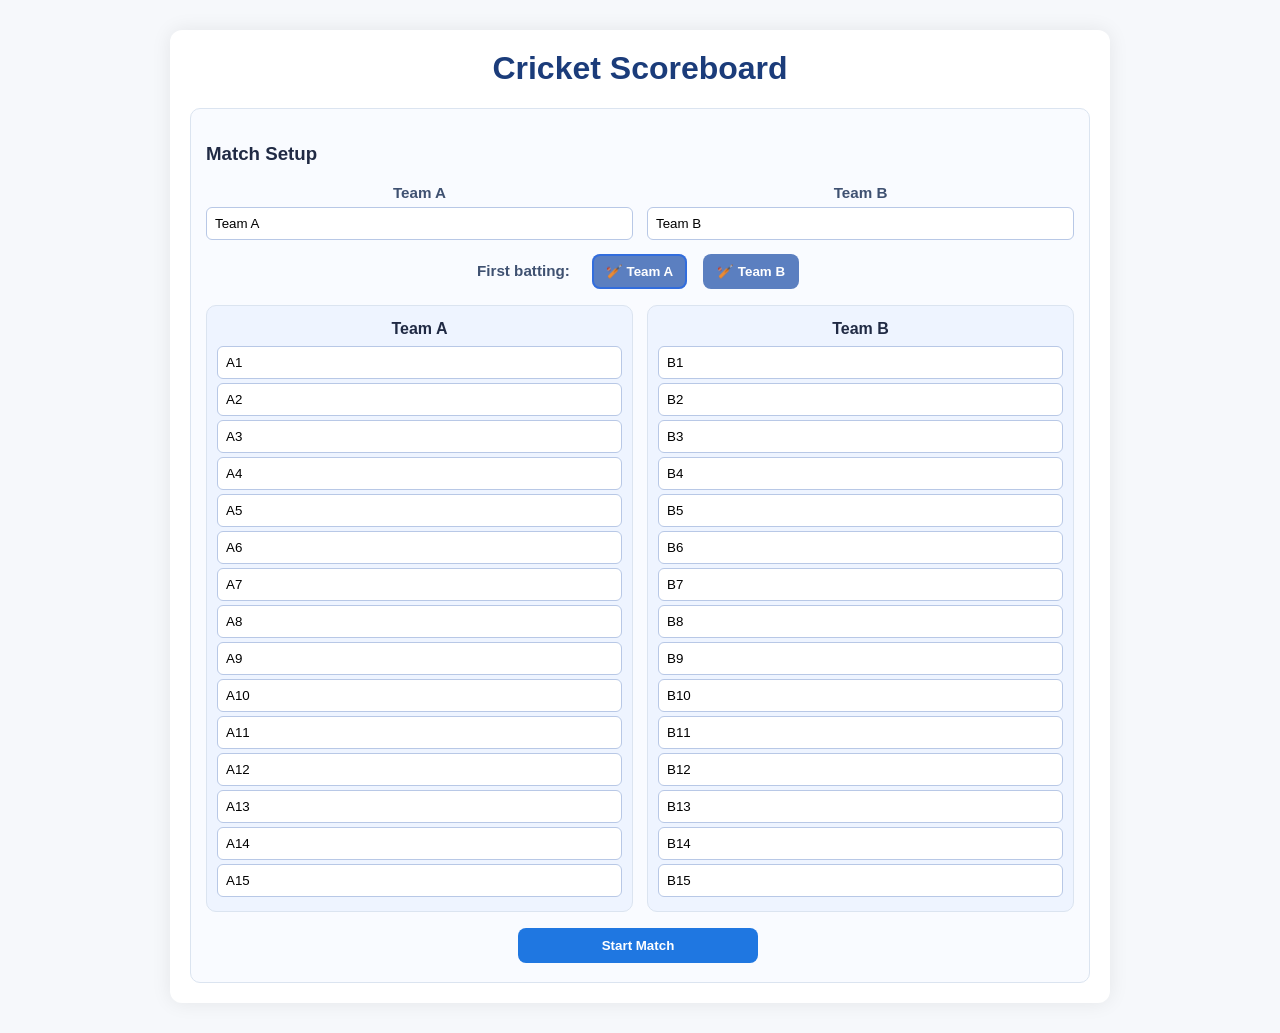
==== index.html @ 4e51fe6d "first commit" ====
<!DOCTYPE html>
<html lang="en">
<head>
  <meta charset="UTF-8" />
  <meta name="viewport" content="width=device-width, initial-scale=1.0" />
  <title>Cricket Scoreboard</title>
  <link rel="stylesheet" href="css/style.css" />
</head>
<body>
  <div class="app">
    <h1>Cricket Scoreboard</h1>

    <div id="setupCard" class="card" style="margin-top:16px;">
      <h3>Match Setup</h3>
      <div class="grid2" style="text-align:center; margin-bottom:8px;">
        <div>
          <label for="teamAInput" class="small">Team A</label>
          <input type="text" id="teamAInput" value="Team A" class="player-input" />
        </div>
        <div>
          <label for="teamBInput" class="small">Team B</label>
          <input type="text" id="teamBInput" value="Team B" class="player-input" />
        </div>
      </div>
      <div class="status" style="justify-content:center; margin-bottom:12px;">
        <span class="small" style="margin-right:10px;">First batting:</span>
        <button id="chooseBatA" class="btn-secondary" type="button">🏏 Team A</button>
        <button id="chooseBatB" class="btn-secondary" type="button">🏏 Team B</button>
      </div>
      <div class="grid2">
        <div id="teamAPlayers" class="card" style="padding:10px; background:#eef4ff; text-align:center;">
          <h4 id="teamAHeader" style="margin:4px 0 8px;">Team A</h4>
          <div id="teamAPlayerFields"></div>
        </div>
        <div id="teamBPlayers" class="card" style="padding:10px; background:#eef4ff; text-align:center;">
          <h4 id="teamBHeader" style="margin:4px 0 8px;">Team B</h4>
          <div id="teamBPlayerFields"></div>
        </div>
      </div>
      <div style="margin-top:10px; text-align:center;">
        <button id="newMatchBtn" class="btn-primary full-width" style="max-width:240px;">Start / Reset match</button>
      </div>
    </div>

    <div id="matchPanel" class="grid2" style="margin-top:16px; display:none;">
      <div class="card" id="battingCard">
        <div class="status">
          <span>Innings:</span><span id="inningsText">1</span>
          <span style="margin-left:auto;">Overs:</span><span id="oversText">0.0</span>
        </div>
        <div class="scoreline" id="scoreText">0/0</div>
        <div class="small">Extras: <span id="extrasText">0</span> &nbsp;&nbsp; Wides: <span id="widesCount">0</span>  NoBalls: <span id="noballsCount">0</span>  Byes: <span id="byesCount">0</span>  LegByes: <span id="legbyesCount">0</span></div>
        <div class="small">Runs: <span id="runsText">0</span> &nbsp; Wickets: <span id="wicketsText">0</span></div>

        <div class="actions" id="scoreButtons">
          <button class="btn-secondary" data-run="0">Dot</button>
          <button class="btn-secondary" data-run="1">1</button>
          <button class="btn-secondary" data-run="2">2</button>
          <button class="btn-secondary" data-run="3">3</button>
          <button class="btn-secondary" data-run="4">4</button>
          <button class="btn-secondary" data-run="5">5</button>
          <button class="btn-secondary" data-run="6">6</button>
          <button class="btn-warning" id="wicketBtn">Wicket</button>
        </div>

        <div class="actions" style="border-top:1px dashed #cdd9ec; padding-top:8px; margin-top:8px;">
          <button class="btn-primary" data-extra="WIDE">Wide +1</button>
          <button class="btn-primary" data-extra="NOBALL">No-ball +1</button>
          <button class="btn-primary" data-extra="BYE">Bye +1</button>
          <button class="btn-primary" data-extra="LEG_BYE">Leg bye +1</button>
        </div>

        <div class="actions" style="border-top:1px dashed #cdd9ec; padding-top:8px; margin-top:8px;">
          <button class="btn-danger" id="undoBtn">Undo last action</button>
          <button class="btn-secondary" id="endOverBtn">Complete over</button>
          <button class="btn-warning" id="swapInningsBtn">Switch innings</button>
          <button class="btn-warning" id="endMatchBtn">End match</button>
        </div>
      </div>

      <div class="card">
        <h3>Current Match Summary</h3>
        <ul class="history" id="historyList"></ul>
      </div>
    </div>

    <div id="matchResultCard" class="card" style="margin-top:16px; display:none;">
      <h3>Match result</h3>
      <p id="resultText" class="small">Match is not finished yet.</p>
    </div>
  </div>

  <script src="js/app.js"></script>
</body>
</html>
---- css/style.css ----
body { font-family: 'Segoe UI', Tahoma, Geneva, Verdana, sans-serif; margin: 0; padding: 0; background: #f6f8fb; color: #202a44; }
.app { max-width: 900px; margin: 30px auto; background: #fff; border-radius: 12px; box-shadow: 0 0 20px rgba(0,0,0,.08); padding: 20px; }
h1 { margin-top: 0; text-align: center; color: #1b3c7a; }
.grid2 { display: grid; grid-template-columns: 1fr 1fr; gap: 14px; }
.card { background: #f9fbff; border: 1px solid #dbe4f0; border-radius: 10px; padding: 15px; }
#battingCard { position: sticky; top: 10px; z-index: 2; box-shadow: 0 0 10px rgba(0,0,0,.08); }
label { display:block; margin-bottom:6px; font-weight:600; }
input[type=text] { width:100%; padding:8px; border:1px solid #b8c8e6; border-radius:6px; }
button { border: none; border-radius: 8px; padding: 10px 14px; margin: 6px 4px 4px 0; font-weight:600; cursor:pointer; transition:.13s ease; }
button:hover { transform: translateY(-1px); }
.btn-primary { background: #1f77e1; color: #fff; }
.btn-primary:disabled { opacity:.65; cursor:not-allowed; }
.btn-secondary { background: #5b7fc0; color: #fff; }
.btn-warning { background: #ff9e19; color:#fff; }
.btn-danger { background: #de3a34; color:#fff; }
.status { display:flex; align-items:center; gap:12px; margin-bottom:10px; font-weight:700; }
.scoreline { font-size: 3rem; font-weight:800; text-align:center; margin:12px 0; color:#132654; }
.small { font-size:.95rem; color:#3f5171; }
.actions { margin-top:10px; }
.history { max-height:200px; overflow:auto; background:#f0f4fa; border-radius:8px; border:1px solid #d3e0f3; padding:8px; font-size:.9rem; }
.history li { margin:2px 0; }
.full-width { width: 100%; }
.player-input { width: 100%; box-sizing: border-box; padding: 6px 8px; border: 1px solid #b8c8e6; border-radius: 6px; }
.btn-active { box-shadow: inset 0 0 0 2px rgba(0, 87, 255, 0.45); }

@media (max-width: 800px) {
  .grid2 { grid-template-columns: 1fr; }
  #battingCard { position: static; }
}
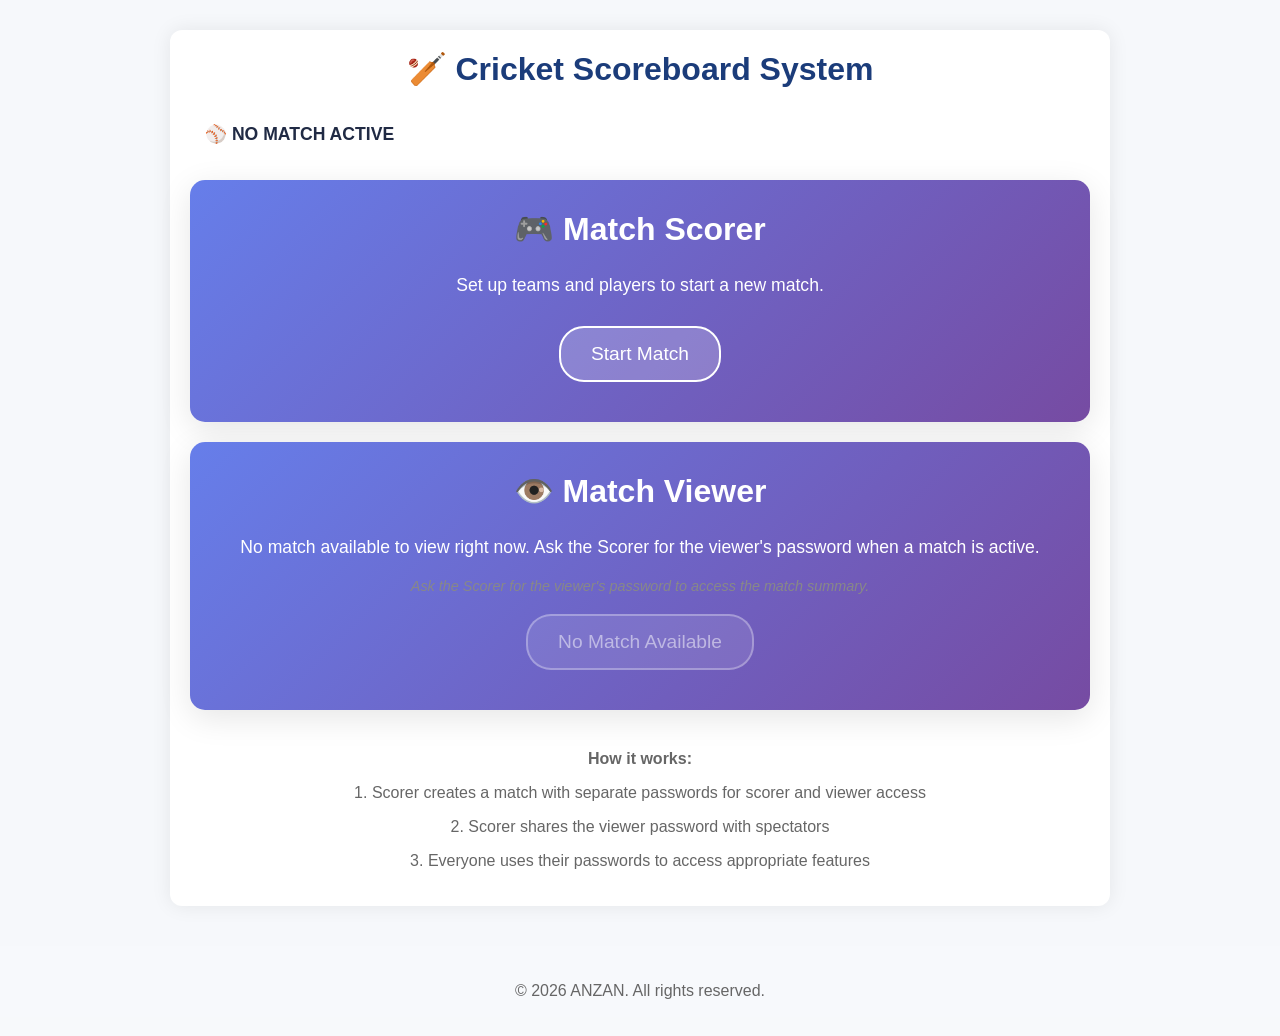
==== commit 778ede0a: "second commit" ====
--- a/index.html
+++ b/index.html
@@ -3,93 +3,167 @@
 <head>
   <meta charset="UTF-8" />
   <meta name="viewport" content="width=device-width, initial-scale=1.0" />
-  <title>Cricket Scoreboard</title>
+  <title>Cricket Scoreboard System</title>
   <link rel="stylesheet" href="css/style.css" />
+  <style>
+    .role-card {
+      background: linear-gradient(135deg, #667eea 0%, #764ba2 100%);
+      color: white;
+      padding: 30px;
+      border-radius: 15px;
+      margin: 20px 0;
+      text-align: center;
+      box-shadow: 0 8px 32px rgba(0,0,0,0.1);
+    }
+    .role-card h2 {
+      margin-top: 0;
+      font-size: 2em;
+    }
+    .role-card p {
+      font-size: 1.1em;
+      margin-bottom: 20px;
+    }
+    .btn-role {
+      background: rgba(255,255,255,0.2);
+      color: white;
+      border: 2px solid white;
+      padding: 15px 30px;
+      border-radius: 25px;
+      text-decoration: none;
+      font-size: 1.2em;
+      transition: all 0.3s ease;
+      display: inline-block;
+      margin: 10px;
+    }
+    .btn-role:hover {
+      background: white;
+      color: #667eea;
+      transform: translateY(-2px);
+    }
+    .btn-role.disabled {
+      background: rgba(255,255,255,0.1);
+      color: rgba(255,255,255,0.5);
+      cursor: not-allowed;
+      border-color: rgba(255,255,255,0.3);
+    }
+    .status {
+      background: rgba(255,255,255,0.1);
+      padding: 15px;
+      border-radius: 10px;
+      margin: 20px 0;
+      font-size: 1.1em;
+    }
+  </style>
 </head>
 <body>
   <div class="app">
-    <h1>Cricket Scoreboard</h1>
+    <h1>🏏 Cricket Scoreboard System</h1>
+    <div id="status" class="status"></div>
 
-    <div id="setupCard" class="card" style="margin-top:16px;">
-      <h3>Match Setup</h3>
-      <div class="grid2" style="text-align:center; margin-bottom:8px;">
-        <div>
-          <label for="teamAInput" class="small">Team A</label>
-          <input type="text" id="teamAInput" value="Team A" class="player-input" />
-        </div>
-        <div>
-          <label for="teamBInput" class="small">Team B</label>
-          <input type="text" id="teamBInput" value="Team B" class="player-input" />
-        </div>
-      </div>
-      <div class="status" style="justify-content:center; margin-bottom:12px;">
-        <span class="small" style="margin-right:10px;">First batting:</span>
-        <button id="chooseBatA" class="btn-secondary" type="button">🏏 Team A</button>
-        <button id="chooseBatB" class="btn-secondary" type="button">🏏 Team B</button>
-      </div>
-      <div class="grid2">
-        <div id="teamAPlayers" class="card" style="padding:10px; background:#eef4ff; text-align:center;">
-          <h4 id="teamAHeader" style="margin:4px 0 8px;">Team A</h4>
-          <div id="teamAPlayerFields"></div>
-        </div>
-        <div id="teamBPlayers" class="card" style="padding:10px; background:#eef4ff; text-align:center;">
-          <h4 id="teamBHeader" style="margin:4px 0 8px;">Team B</h4>
-          <div id="teamBPlayerFields"></div>
-        </div>
-      </div>
-      <div style="margin-top:10px; text-align:center;">
-        <button id="newMatchBtn" class="btn-primary full-width" style="max-width:240px;">Start / Reset match</button>
+    <div class="role-card">
+      <h2>🎮 Match Scorer</h2>
+      <p id="controllerDesc">You score the match - set up teams, record runs, manage innings, and share with viewers.</p>
+      <div style="display: flex; gap: 10px; justify-content: center; flex-wrap: wrap;">
+        <a id="startBtn" href="match_setup.html" class="btn-role">Start Match</a>
+        <a id="continueBtn" href="controller_scoreboard.html" class="btn-role">Continue Match</a>
       </div>
     </div>
 
-    <div id="matchPanel" class="grid2" style="margin-top:16px; display:none;">
-      <div class="card" id="battingCard">
-        <div class="status">
-          <span>Innings:</span><span id="inningsText">1</span>
-          <span style="margin-left:auto;">Overs:</span><span id="oversText">0.0</span>
-        </div>
-        <div class="scoreline" id="scoreText">0/0</div>
-        <div class="small">Extras: <span id="extrasText">0</span> &nbsp;&nbsp; Wides: <span id="widesCount">0</span>  NoBalls: <span id="noballsCount">0</span>  Byes: <span id="byesCount">0</span>  LegByes: <span id="legbyesCount">0</span></div>
-        <div class="small">Runs: <span id="runsText">0</span> &nbsp; Wickets: <span id="wicketsText">0</span></div>
-
-        <div class="actions" id="scoreButtons">
-          <button class="btn-secondary" data-run="0">Dot</button>
-          <button class="btn-secondary" data-run="1">1</button>
-          <button class="btn-secondary" data-run="2">2</button>
-          <button class="btn-secondary" data-run="3">3</button>
-          <button class="btn-secondary" data-run="4">4</button>
-          <button class="btn-secondary" data-run="5">5</button>
-          <button class="btn-secondary" data-run="6">6</button>
-          <button class="btn-warning" id="wicketBtn">Wicket</button>
-        </div>
-
-        <div class="actions" style="border-top:1px dashed #cdd9ec; padding-top:8px; margin-top:8px;">
-          <button class="btn-primary" data-extra="WIDE">Wide +1</button>
-          <button class="btn-primary" data-extra="NOBALL">No-ball +1</button>
-          <button class="btn-primary" data-extra="BYE">Bye +1</button>
-          <button class="btn-primary" data-extra="LEG_BYE">Leg bye +1</button>
-        </div>
-
-        <div class="actions" style="border-top:1px dashed #cdd9ec; padding-top:8px; margin-top:8px;">
-          <button class="btn-danger" id="undoBtn">Undo last action</button>
-          <button class="btn-secondary" id="endOverBtn">Complete over</button>
-          <button class="btn-warning" id="swapInningsBtn">Switch innings</button>
-          <button class="btn-warning" id="endMatchBtn">End match</button>
-        </div>
-      </div>
-
-      <div class="card">
-        <h3>Current Match Summary</h3>
-        <ul class="history" id="historyList"></ul>
-      </div>
+    <div class="role-card">
+      <h2>👁️ Match Viewer</h2>
+      <p id="viewerDesc">Watch live match updates with a clean summary interface (password required). Ask the Scorer for the viewer's password.</p>
+      <p style="font-size: 0.9em; color: #888; margin: 10px 0;"><em>Ask the Scorer for the viewer's password to access the match summary.</em></p>
+      <a id="viewerBtn" href="viewer_scoreboard.html" class="btn-role">View Match Summary</a>
     </div>
 
-    <div id="matchResultCard" class="card" style="margin-top:16px; display:none;">
-      <h3>Match result</h3>
-      <p id="resultText" class="small">Match is not finished yet.</p>
+    <div style="text-align: center; margin-top: 40px; color: #666;">
+      <p><strong>How it works:</strong></p>
+      <p>1. Scorer creates a match with separate passwords for scorer and viewer access</p>
+      <p>2. Scorer shares the viewer password with spectators</p>
+      <p>3. Everyone uses their passwords to access appropriate features</p>
     </div>
   </div>
 
-  <script src="js/app.js"></script>
+  <script>
+    function checkAndResetDailyData() {
+      const today = new Date().toDateString();
+      const lastReset = localStorage.getItem('cricketLastReset');
+
+      if (lastReset !== today) {
+        // Clear all cricket data
+        localStorage.removeItem('cricketSetup');
+        localStorage.removeItem('cricketState');
+        localStorage.removeItem('cricketResult');
+        localStorage.setItem('cricketLastReset', today);
+      }
+    }
+
+    function updateInterface() {
+      const setup = localStorage.getItem('cricketSetup');
+      const state = localStorage.getItem('cricketState');
+
+      const startBtn = document.getElementById('startBtn');
+      const continueBtn = document.getElementById('continueBtn');
+
+      if (setup && state) {
+        // Match in progress
+        const setupData = JSON.parse(setup);
+        const stateData = JSON.parse(state);
+        const teamA = setupData.teamA;
+        const teamB = setupData.teamB;
+        const score = `${stateData.runs}/${stateData.wickets}`;
+        const overs = `${Math.floor(stateData.overs)}.${stateData.balls}`;
+
+        document.getElementById('status').innerHTML = `
+          <strong>🔴 LIVE MATCH:</strong> ${teamA} vs ${teamB}<br>
+          <strong>Score:</strong> ${score} | <strong>Overs:</strong> ${overs}
+        `;
+
+        document.getElementById('controllerDesc').textContent = 'Continue the live match or start a new one.';
+        startBtn.style.display = 'inline-block';
+        continueBtn.style.display = 'inline-block';
+        continueBtn.classList.remove('disabled');
+        continueBtn.href = 'controller_scoreboard.html';
+      } else if (setup) {
+        // Setup exists but no match started
+        const setupData = JSON.parse(setup);
+        document.getElementById('status').innerHTML = `
+          <strong>⚽ MATCH READY:</strong> ${setupData.teamA} vs ${setupData.teamB}<br>
+          Teams configured, ready to start scoring.
+        `;
+
+        document.getElementById('controllerDesc').textContent = 'Start scoring the configured match or set up a new one.';
+        startBtn.style.display = 'inline-block';
+        continueBtn.style.display = 'inline-block';
+        continueBtn.classList.remove('disabled');
+        continueBtn.href = 'controller_scoreboard.html';
+      } else {
+        // No setup
+        document.getElementById('status').innerHTML = `
+          <strong>⚾ NO MATCH ACTIVE</strong>
+        `;
+
+        document.getElementById('controllerDesc').textContent = 'Set up teams and players to start a new match.';
+        startBtn.style.display = 'inline-block';
+        continueBtn.style.display = 'none';
+
+        document.getElementById('viewerDesc').textContent = 'No match available to view right now. Ask the Scorer for the viewer\'s password when a match is active.';
+        document.getElementById('viewerBtn').textContent = 'No Match Available';
+        document.getElementById('viewerBtn').classList.add('disabled');
+        document.getElementById('viewerBtn').href = '#';
+      }
+    }
+
+    // Update on load
+    checkAndResetDailyData();
+    updateInterface();
+
+    // Auto-refresh status every 5 seconds
+    setInterval(updateInterface, 5000);
+  </script>
+
+  <footer style="text-align: center; padding: 20px; background: rgba(255,255,255,0.1); color: #666; margin-top: 40px;">
+    <p>&copy; 2026 ANZAN. All rights reserved.</p>
+  </footer>
 </body>
 </html>
